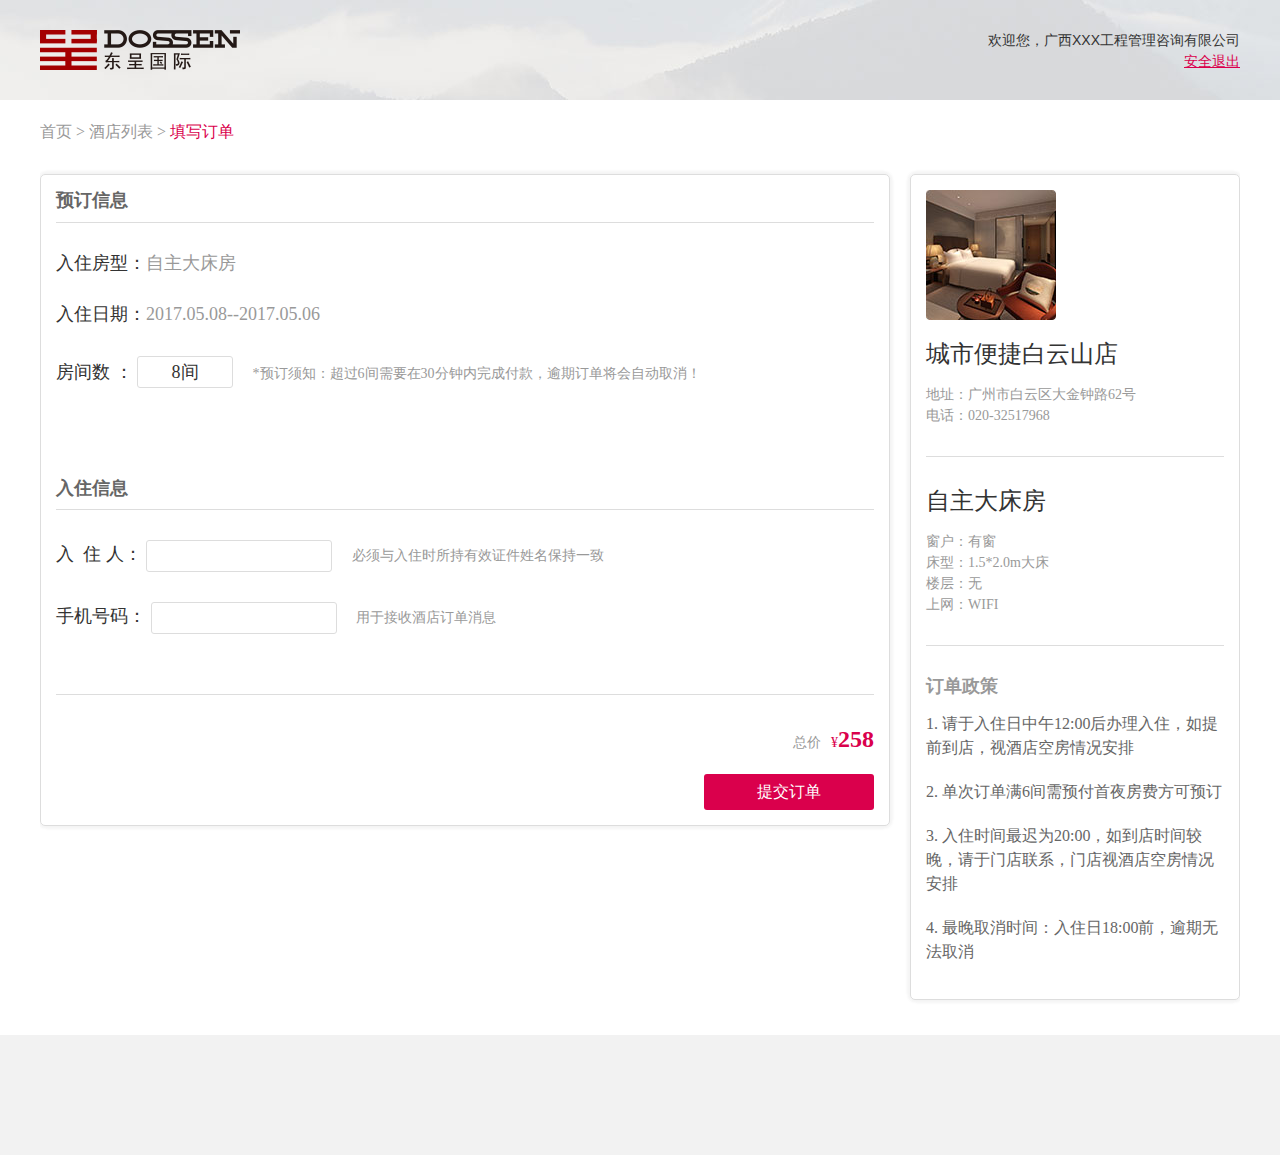
==== booking.html @ 3998d127 "enterprise" ====
<!DOCTYPE html>
<html lang="en">
<head>
<meta charset="UTF-8">
<meta http-equiv="X-UA-Compatible" content="IE=edge,chrome=1"/>
<meta name="description" content="不超过150个字符"/>
<meta name="keywords" content="不超过80个字符"/>
<meta name="author" content="name, sycbbb@sina.com"/>
<meta name="robots" content="index,follow"/>
<title>企业会员界面</title>
<link rel="stylesheet" href="styles/index.css">
</head>
<body>
	<div class="enterprise-header">
		<div class="w1200">
			<div class="l"><img src="images/logo.png" alt=""></div>
			<div class="r">
				<p>欢迎您，广西XXX工程管理咨询有限公司</p>
				<!-- <a href="login.html">登录</a> -->
				<a href="javascript:;">安全退出</a>
			</div>
		</div>
	</div>
	<div class="container w1200">
		<div class="title">
			<a href="index.html">首页</a>  > 
			<a href="index.html">酒店列表</a>  >  
			<a class="the-back" href="booking.html"> 填写订单</a>
		</div>
		<div class="booking-warpper w1200">
			<div class="left">
				<div class="t">
					<h3>预订信息</h3>
					<p><span>入住房型：</span><span class="span-r">自主大床房</span></p>
					<p><span>入住日期：</span><span class="span-r">2017.05.08--2017.05.06</span></p>
					<p>
						<span>房间数 ：</span>
						<input type="text" value="8间">
						<i>*预订须知：超过6间需要在30分钟内完成付款，逾期订单将会自动取消！</i>
					</p>
				</div>
				<div class="m">
					<h3>入住信息</h3>
					<p>
						<span>入&nbsp;&nbsp;住&nbsp;人：</span>
						<input type="text">
						<i>必须与入住时所持有效证件姓名保持一致</i>
					</p>
					<p>
						<span>手机号码：</span>
						<input type="text">
						<i>用于接收酒店订单消息</i>
					</p>
				</div>
				<div class="b">
					<p><span>总价</span><em>¥<strong>258</strong></em></p>
					<a href="bookingSuccess.html">提交订单</a>
				</div>	
			</div>
			<div class="right">
				<div class="t">
					<div class="img"><img src="images/1.jpg" alt=""></div>
					<h2>城市便捷白云山店</h2>
					<p>地址：广州市白云区大金钟路62号</p>
					<p>电话：020-32517968</p>
				</div>
				<div class="m">
					<h2>自主大床房</h2>
					<p>窗户：有窗</p>
					<p>床型：1.5*2.0m大床</p>
					<p>楼层：无</p>
					<p>上网：WIFI</p>
				</div>
				<div class="b">
					<h4>订单政策</h4>
					<p>1. 请于入住日中午12:00后办理入住，如提前到店，视酒店空房情况安排</p>
					<p>2. 单次订单满6间需预付首夜房费方可预订</p>
					<p>3. 入住时间最迟为20:00，如到店时间较晚，请于门店联系，门店视酒店空房情况安排</p>
					<p>4. 最晚取消时间：入住日18:00前，逾期无法取消</p>
				</div>
			</div>
		</div>
	</div>
	<div class="footer"></div>
</body>
</html>
---- styles/index.css ----
@charset "UTF-8";
/* =================================================================
* Reset Style for Mobile
* Author:雪丘行||Bandow
* Author URI:http://www.unll123.com/
* Date:2016-10-18
* Version:0.0.1
* ================================================================== */
html {
  font-family: -apple-system, BlinkMacSystemFont, "PingFang SC","Helvetica Neue",STHeiti,"Microsoft Yahei",Tahoma,Simsun,sans-serif;
  /*-webkit-text-size-adjust是解决 iPhone 横屏时默认会放大文字的问题*/
  -ms-text-size-adjust: 100%;
  -webkit-text-size-adjust: 100%; }

html, body {
  /*-webkit-user-select:none禁止用户进行复制.选择.*/
  -webkit-user-select: none;
  user-select: none;
  width: 100%;
  /*使用min-height:100%代替height：100%*/
  height: 100%;
  min-height: 100%; }

body {
  /*弹性滚动-局部滚动开启弹性滚动：将属性挂在body上，可以避免很多奇怪的bug。*/
  overflow: scroll;
  -webkit-overflow-scrolling: touch; }

html, body, div, span, applet, object, iframe,
h1, h2, h3, h4, h5, h6, p, blockquote, pre,
a, abbr, acronym, address, big, cite, code,
del, dfn, em, img, ins, kbd, q, s, samp,
small, strike, strong, sub, sup, tt, var,
b, u, i, center,
dl, dt, dd, ol, ul, .login-container .login-left .phone, .login-container .login-left .email, li,
fieldset, form, label, legend,
table, caption, tbody, tfoot, thead, tr, th, td,
article, aside, canvas, details, embed,
figure, figcaption, footer, header, hgroup,
menu, nav, output, ruby, section, summary,
time, div, mark, audio, video {
  margin: 0;
  padding: 0;
  border: 0;
  font: inherit;
  font-size: 100%;
  vertical-align: baseline;
  /*把所有元素的内边距和边框不再会增加它的宽度*/
  -moz-box-sizing: border-box;
  /* Firefox */
  -webkit-box-sizing: border-box;
  /* Safari */
  box-sizing: border-box; }

ol, ul, .login-container .login-left .phone, .login-container .login-left .email {
  list-style: none;
  /*去掉列表点*/ }

table {
  border-collapse: collapse;
  /*去掉表格的双行线*/
  border-spacing: 0; }

/*取消a标签在移动端点击时的背景颜色*/
a, a:hover, a:active, a:visited, a:link, a:focus {
  -webkit-tap-highlight-color: transparent;
  -webkit-tap-highlight-color: transparent;
  outline: none;
  background: none;
  text-decoration: none; }

input {
  -webkit-appearance: none;
  /*ios去除input默认样式*/ }

/* =================================================================
* Reset Style for Mobile
* Author:雪丘行||Bandow
* Author URI:http://www.unll123.com/
* Date:2017-06-01
* Version:0.0.1
* ================================================================== */
.w1200 {
  width: 1200px;
  margin: 0 auto; }

.footer {
  background-color: #f2f2f2;
  height: 120px;
  width: 100%; }

.enterprise-header {
  padding: 30px 0;
  width: 100%;
  height: 100px;
  background: url("../images/head_bg.jpg") no-repeat; }
  .enterprise-header .l {
    float: left; }
  .enterprise-header .r {
    float: right; }
    .enterprise-header .r p {
      font: 14px/1.5 -apple-system, BlinkMacSystemFont, "PingFang SC", "Helvetica Neue", STHeiti, "Microsoft Yahei", Tahoma, Simsun, sans-serif;
      color: #333; }
    .enterprise-header .r a {
      float: right;
      font: 14px/1.5 -apple-system, BlinkMacSystemFont, "PingFang SC", "Helvetica Neue", STHeiti, "Microsoft Yahei", Tahoma, Simsun, sans-serif;
      color: #da004c;
      text-decoration: underline; }

.container {
  padding: 20px 0;
  overflow: hidden; }
  .container .nav {
    padding: 0 30px;
    float: left;
    width: 160px;
    border: 1px solid #ddd;
    border-radius: 5px; }
    .container .nav ul li, .container .nav .login-container .login-left .phone li, .login-container .login-left .container .nav .phone li, .container .nav .login-container .login-left .email li, .login-container .login-left .container .nav .email li {
      padding: 38px 0;
      border-bottom: 1px solid #ddd;
      overflow: hidden; }
      .container .nav ul li i, .container .nav .login-container .login-left .phone li i, .login-container .login-left .container .nav .phone li i, .container .nav .login-container .login-left .email li i, .login-container .login-left .container .nav .email li i {
        float: left;
        display: inline-block;
        width: 16px;
        height: 16px;
        background: url("../images/enterprise_icon.png") no-repeat; }
      .container .nav ul li a, .container .nav .login-container .login-left .phone li a, .login-container .login-left .container .nav .phone li a, .container .nav .login-container .login-left .email li a, .login-container .login-left .container .nav .email li a {
        float: left;
        font: bold 16px/1 "Microsoft Yahei";
        color: #999;
        padding-left: 5px; }
    .container .nav ul .enterprise i, .container .nav .login-container .login-left .phone .enterprise i, .login-container .login-left .container .nav .phone .enterprise i, .container .nav .login-container .login-left .email .enterprise i, .login-container .login-left .container .nav .email .enterprise i {
      background-position: 0 0; }
    .container .nav ul .booking i, .container .nav .login-container .login-left .phone .booking i, .login-container .login-left .container .nav .phone .booking i, .container .nav .login-container .login-left .email .booking i, .login-container .login-left .container .nav .email .booking i {
      background-position: 0 -25px; }
    .container .nav ul .order, .container .nav .login-container .login-left .phone .order, .login-container .login-left .container .nav .phone .order, .container .nav .login-container .login-left .email .order, .login-container .login-left .container .nav .email .order {
      border-bottom: 0; }
      .container .nav ul .order i, .container .nav .login-container .login-left .phone .order i, .login-container .login-left .container .nav .phone .order i, .container .nav .login-container .login-left .email .order i, .login-container .login-left .container .nav .email .order i {
        background-position: 0 -46px; }
    .container .nav ul .active a, .container .nav .login-container .login-left .phone .active a, .login-container .login-left .container .nav .phone .active a, .container .nav .login-container .login-left .email .active a, .login-container .login-left .container .nav .email .active a {
      color: #da004c; }
    .container .nav ul .enterprise.active i, .container .nav .login-container .login-left .phone .enterprise.active i, .login-container .login-left .container .nav .phone .enterprise.active i, .container .nav .login-container .login-left .email .enterprise.active i, .login-container .login-left .container .nav .email .enterprise.active i {
      background-position: -17px 0; }
    .container .nav ul .booking.active i, .container .nav .login-container .login-left .phone .booking.active i, .login-container .login-left .container .nav .phone .booking.active i, .container .nav .login-container .login-left .email .booking.active i, .login-container .login-left .container .nav .email .booking.active i {
      background-position: -17px -25px; }
    .container .nav ul .order.active i, .container .nav .login-container .login-left .phone .order.active i, .login-container .login-left .container .nav .phone .order.active i, .container .nav .login-container .login-left .email .order.active i, .login-container .login-left .container .nav .email .order.active i {
      background-position: -17px -46px; }

.all-hotel {
  margin-left: 184px; }
  .all-hotel .search {
    padding: 12px 30px;
    margin-bottom: 10px;
    border: 1px solid #ddd;
    border-radius: 5px;
    overflow: hidden; }
    .all-hotel .search .city, .all-hotel .search .keywords {
      float: left; }
      .all-hotel .search .city p, .all-hotel .search .keywords p {
        display: inline-block;
        font: 14px/1.5 -apple-system, BlinkMacSystemFont, "PingFang SC", "Helvetica Neue", STHeiti, "Microsoft Yahei", Tahoma, Simsun, sans-serif;
        color: #999;
        margin-right: 10px; }
      .all-hotel .search .city input, .all-hotel .search .keywords input {
        display: inline-block;
        background: none;
        border: none;
        outline: none;
        border: 1px solid #ddd;
        border-radius: 3px;
        width: 130px;
        height: 28px;
        line-height: 28px;
        margin-right: 15px; }
    .all-hotel .search .date p {
      float: left;
      font: 14px/28px -apple-system, BlinkMacSystemFont, "PingFang SC", "Helvetica Neue", STHeiti, "Microsoft Yahei", Tahoma, Simsun, sans-serif;
      color: #999;
      margin-right: 10px; }
    .all-hotel .search .date > div {
      padding: 0 5px;
      float: left;
      border: 1px solid #ddd;
      border-radius: 3px;
      width: 130px;
      height: 30px;
      line-height: 30px;
      margin-right: 15px; }
      .all-hotel .search .date > div input {
        background: none;
        border: none;
        outline: none;
        width: 80px;
        margin-right: 0;
        float: left;
        display: inline-block;
        line-height: 28px;
        color: #666; }
      .all-hotel .search .date > div span {
        float: left;
        font-size: 12px;
        color: #666;
        line-height: 28px;
        position: relative; }
    .all-hotel .search button {
      float: right;
      background: none;
      border: none;
      outline: none;
      background: #da004c;
      width: 130px;
      color: #fff;
      font: bold 16px/28px -apple-system, BlinkMacSystemFont, "PingFang SC", "Helvetica Neue", STHeiti, "Microsoft Yahei", Tahoma, Simsun, sans-serif;
      border-radius: 3px;
      cursor: pointer; }
    .all-hotel .search .city input {
      padding: 0 5px;
      width: 100px; }
  .all-hotel > p {
    font: 14px/2 -apple-system, BlinkMacSystemFont, "PingFang SC", "Helvetica Neue", STHeiti, "Microsoft Yahei", Tahoma, Simsun, sans-serif;
    color: #333; }
    .all-hotel > p span {
      color: #da004c; }
  .all-hotel .sort {
    padding: 15px 30px;
    margin-bottom: 10px;
    border: 1px solid #ddd;
    border-radius: 5px;
    overflow: hidden; }
    .all-hotel .sort ul li, .all-hotel .sort .login-container .login-left .phone li, .login-container .login-left .all-hotel .sort .phone li, .all-hotel .sort .login-container .login-left .email li, .login-container .login-left .all-hotel .sort .email li {
      padding: 0 30px;
      float: left;
      border-right: 1px solid #ddd;
      cursor: pointer; }
      .all-hotel .sort ul li span, .all-hotel .sort .login-container .login-left .phone li span, .login-container .login-left .all-hotel .sort .phone li span, .all-hotel .sort .login-container .login-left .email li span, .login-container .login-left .all-hotel .sort .email li span {
        float: left;
        font: 14px/1 -apple-system, BlinkMacSystemFont, "PingFang SC", "Helvetica Neue", STHeiti, "Microsoft Yahei", Tahoma, Simsun, sans-serif;
        color: #666;
        display: inline-block;
        margin-right: 15px; }
      .all-hotel .sort ul li i, .all-hotel .sort .login-container .login-left .phone li i, .login-container .login-left .all-hotel .sort .phone li i, .all-hotel .sort .login-container .login-left .email li i, .login-container .login-left .all-hotel .sort .email li i {
        float: left;
        display: inline-block;
        width: 8px;
        height: 14px;
        background: url("../images/enterprise_icon.png") no-repeat;
        background-position: 0 -120px; }
    .all-hotel .sort ul .default, .all-hotel .sort .login-container .login-left .phone .default, .login-container .login-left .all-hotel .sort .phone .default, .all-hotel .sort .login-container .login-left .email .default, .login-container .login-left .all-hotel .sort .email .default {
      padding-left: 0; }
      .all-hotel .sort ul .default span, .all-hotel .sort .login-container .login-left .phone .default span, .login-container .login-left .all-hotel .sort .phone .default span, .all-hotel .sort .login-container .login-left .email .default span, .login-container .login-left .all-hotel .sort .email .default span {
        margin-right: 0; }

.hotel-map {
  overflow: hidden; }
  .hotel-map .hotel-list-left {
    float: left; }
    .hotel-map .hotel-list-left .page {
      width: 330px;
      margin: 30px auto;
      overflow: hidden; }
      .hotel-map .hotel-list-left .page a {
        float: left;
        display: inline-block;
        width: 40px;
        height: 40px;
        border: 1px solid #ddd;
        color: #999;
        text-align: center;
        font: 16px/40px -apple-system, BlinkMacSystemFont, "PingFang SC", "Helvetica Neue", STHeiti, "Microsoft Yahei", Tahoma, Simsun, sans-serif;
        margin-left: -1px; }
      .hotel-map .hotel-list-left .page .one {
        margin-left: 0; }
      .hotel-map .hotel-list-left .page .active {
        color: #da004c; }
      .hotel-map .hotel-list-left .page .next {
        margin-left: 20px;
        width: 70px; }
  .hotel-map .hotel-list {
    padding: 15px;
    width: 772px;
    border: 1px solid #ddd;
    border-radius: 5px;
    box-shadow: 1px 0 5px #f3f3f3,-1px 0 5px #f3f3f3,0 1px 5px #f3f3f3,0 -1px 5px #f3f3f3;
    margin-bottom: 15px; }
    .hotel-map .hotel-list .items .items-head {
      overflow: hidden; }
    .hotel-map .hotel-list .items .img {
      float: left;
      font-size: 0;
      border-radius: 10px;
      overflow: hidden;
      max-width: 130px;
      max-height: 130px;
      vertical-align: middle;
      text-align: center; }
    .hotel-map .hotel-list .items .description {
      float: left;
      margin-left: 20px; }
      .hotel-map .hotel-list .items .description h2 {
        font: 24px/1.5 "Microsoft Yahei";
        color: #333;
        margin-bottom: 10px; }
      .hotel-map .hotel-list .items .description p {
        font: 14px/1.5 "Microsoft Yahei";
        color: #999; }
      .hotel-map .hotel-list .items .description .score {
        overflow: hidden;
        margin: 5px 0; }
        .hotel-map .hotel-list .items .description .score p {
          float: left;
          font: 14px/15px -apple-system, BlinkMacSystemFont, "PingFang SC", "Helvetica Neue", STHeiti, "Microsoft Yahei", Tahoma, Simsun, sans-serif;
          color: #da004c; }
        .hotel-map .hotel-list .items .description .score .star {
          margin-left: 50px;
          width: 96px;
          height: 15px;
          background: url("../images/enterprise_icon.png") no-repeat;
          background-position: -39px -17px; }
      .hotel-map .hotel-list .items .description .hotel_inf_sale {
        overflow: hidden;
        margin-top: 26px; }
        .hotel-map .hotel-list .items .description .hotel_inf_sale span {
          width: 16px;
          height: 16px;
          display: block;
          float: left;
          margin-right: 10px;
          background: url("../images/enterprise_icon.png") no-repeat; }
        .hotel-map .hotel-list .items .description .hotel_inf_sale span.breakfast {
          background-position: 0 -64px; }
        .hotel-map .hotel-list .items .description .hotel_inf_sale span.wifi {
          background-position: 0 -81px;
          width: 18px; }
        .hotel-map .hotel-list .items .description .hotel_inf_sale span.p {
          background-position: 0 -98px; }
    .hotel-map .hotel-list .items .money {
      float: right; }
      .hotel-map .hotel-list .items .money p {
        font: 14px/1.5 "Microsoft Yahei";
        color: #999; }
        .hotel-map .hotel-list .items .money p span {
          color: #da004c; }
          .hotel-map .hotel-list .items .money p span em {
            font-size: 24px;
            font-weight: bold; }
      .hotel-map .hotel-list .items .money .retract {
        font: 14px/1.5 "Microsoft Yahei";
        color: #da004c;
        position: relative;
        padding-right: 20px;
        margin-top: 75px;
        cursor: pointer; }
        .hotel-map .hotel-list .items .money .retract:before {
          position: absolute;
          top: 10px;
          right: 0;
          content: "";
          width: 0;
          height: 0;
          border: 5px solid;
          border-color: #da004c transparent transparent transparent; }
      .hotel-map .hotel-list .items .money .retract.active:before {
        position: absolute;
        top: 4px;
        right: 0;
        content: "";
        width: 0;
        height: 0;
        border: 5px solid;
        border-color: transparent transparent #da004c transparent; }
    .hotel-map .hotel-list .items .hotel-status {
      margin-top: 30px;
      border-top: 1px solid #ddd;
      overflow: hidden;
      display: none; }
      .hotel-map .hotel-list .items .hotel-status .title, .hotel-map .hotel-list .items .hotel-status .item-room {
        width: 100%;
        overflow: hidden;
        margin-top: 30px; }
        .hotel-map .hotel-list .items .hotel-status .title ul li, .hotel-map .hotel-list .items .hotel-status .item-room ul li, .hotel-map .hotel-list .items .hotel-status .title .login-container .login-left .phone li, .login-container .login-left .hotel-map .hotel-list .items .hotel-status .title .phone li, .hotel-map .hotel-list .items .hotel-status .item-room .login-container .login-left .phone li, .login-container .login-left .hotel-map .hotel-list .items .hotel-status .item-room .phone li, .hotel-map .hotel-list .items .hotel-status .title .login-container .login-left .email li, .login-container .login-left .hotel-map .hotel-list .items .hotel-status .title .email li, .hotel-map .hotel-list .items .hotel-status .item-room .login-container .login-left .email li, .login-container .login-left .hotel-map .hotel-list .items .hotel-status .item-room .email li {
          width: 20%;
          float: left;
          text-align: center;
          font: 14px/1.5 "Microsoft Yahei";
          color: #999; }
      .hotel-map .hotel-list .items .hotel-status .item-room .room-name {
        font: 16px/1.5 "Microsoft Yahei";
        color: #333; }
      .hotel-map .hotel-list .items .hotel-status .item-room .breakfast {
        font: 14px/1.5 "Microsoft Yahei"; }
        .hotel-map .hotel-list .items .hotel-status .item-room .breakfast span {
          padding: 0 5px;
          border: 1px solid;
          color: #da004c;
          border-radius: 3px; }
      .hotel-map .hotel-list .items .hotel-status .item-room .money, .hotel-map .hotel-list .items .hotel-status .item-room .money2 {
        color: #da004c; }
      .hotel-map .hotel-list .items .hotel-status .item-room li .booking {
        margin: 0 auto;
        display: block;
        width: 60px;
        background-color: #da004c;
        border-radius: 3px;
        color: #fff !important;
        font: 16px/30px "Microsoft Yahei" !important; }
      .hotel-map .hotel-list .items .hotel-status .item-room li .full {
        margin: 0 auto;
        display: block;
        width: 60px;
        background-color: #999;
        border-radius: 3px;
        color: #fff !important;
        font: 16px/30px "Microsoft Yahei" !important; }
    .hotel-map .hotel-list .items .hotel-status.active {
      display: block; }
  .hotel-map .map {
    margin-left: 792px;
    width: 224px;
    height: 450px;
    border: 1px solid #ddd;
    border-radius: 5px; }

.wrapper-login {
  width: 100%;
  height: 100%;
  background: url("../images/login_bg.jpg") no-repeat;
  background-size: 100% auto; }
  .wrapper-login .login-logo {
    padding: 30px 0 100px; }

.login-container .login-left {
  position: relative;
  float: left; }
  .login-container .login-left ul, .login-container .login-left .phone, .login-container .login-left .email {
    padding: 0 15px;
    margin-bottom: 8px;
    width: 120px;
    height: auto;
    background-color: #fff;
    border-radius: 5px;
    overflow: hidden; }
    .login-container .login-left ul li, .login-container .login-left .phone li, .login-container .login-left .email li {
      padding: 20px 0;
      border-bottom: 1px solid #ddd;
      font: 14px/1.5 "Microsoft Yahei";
      color: #666;
      text-align: center;
      cursor: pointer; }
      .login-container .login-left ul li .content, .login-container .login-left .phone li .content, .login-container .login-left .email li .content {
        position: absolute;
        top: 0;
        left: 150px;
        padding: 10px;
        display: none;
        width: 250px;
        min-height: 305px;
        height: auto;
        background-color: #fff;
        border-radius: 5px;
        border: 1px solid #ddd; }
        .login-container .login-left ul li .content:before, .login-container .login-left .phone li .content:before, .login-container .login-left .email li .content:before {
          position: absolute;
          top: 20px;
          left: -16px;
          z-index: 2;
          content: "";
          width: 0;
          height: 0;
          border-right: 15px;
          border-bottom: 10px;
          border-top: 10px;
          border-style: solid;
          border-color: transparent #fff transparent transparent; }
        .login-container .login-left ul li .content:after, .login-container .login-left .phone li .content:after, .login-container .login-left .email li .content:after {
          position: absolute;
          top: 20px;
          left: -17px;
          z-index: 1;
          content: "";
          width: 0;
          height: 0;
          border-right: 15px;
          border-bottom: 10px;
          border-top: 10px;
          border-style: solid;
          border-color: transparent #ddd transparent transparent; }
        .login-container .login-left ul li .content p, .login-container .login-left .phone li .content p, .login-container .login-left .email li .content p {
          font: 14px/1.5 "Microsoft Yahei";
          color: #333;
          text-align: left; }
      .login-container .login-left ul li .content1:before, .login-container .login-left .phone li .content1:before, .login-container .login-left .email li .content1:before {
        top: 20px; }
      .login-container .login-left ul li .content1:after, .login-container .login-left .phone li .content1:after, .login-container .login-left .email li .content1:after {
        top: 20px; }
      .login-container .login-left ul li .content2:before, .login-container .login-left .phone li .content2:before, .login-container .login-left .email li .content2:before {
        top: 80px; }
      .login-container .login-left ul li .content2:after, .login-container .login-left .phone li .content2:after, .login-container .login-left .email li .content2:after {
        top: 80px; }
      .login-container .login-left ul li .content3:before, .login-container .login-left .phone li .content3:before, .login-container .login-left .email li .content3:before {
        top: 140px; }
      .login-container .login-left ul li .content3:after, .login-container .login-left .phone li .content3:after, .login-container .login-left .email li .content3:after {
        top: 140px; }
      .login-container .login-left ul li .content4:before, .login-container .login-left .phone li .content4:before, .login-container .login-left .email li .content4:before {
        top: 200px; }
      .login-container .login-left ul li .content4:after, .login-container .login-left .phone li .content4:after, .login-container .login-left .email li .content4:after {
        top: 200px; }
      .login-container .login-left ul li .content5:before, .login-container .login-left .phone li .content5:before, .login-container .login-left .email li .content5:before {
        top: 260px; }
      .login-container .login-left ul li .content5:after, .login-container .login-left .phone li .content5:after, .login-container .login-left .email li .content5:after {
        top: 260px; }
    .login-container .login-left ul li.active, .login-container .login-left .phone li.active, .login-container .login-left .email li.active {
      color: #da004c; }
    .login-container .login-left ul .bottom, .login-container .login-left .phone .bottom, .login-container .login-left .email .bottom {
      border-bottom: 0; }
  .login-container .login-left .phone, .login-container .login-left .email {
    padding: 15px; }
    .login-container .login-left .phone i, .login-container .login-left .email i {
      margin: 0 auto 5px;
      display: block;
      width: 21px;
      height: 20px;
      background: url("../images/enterprise_icon.png") no-repeat;
      background-position: 0 -136px; }
    .login-container .login-left .phone p, .login-container .login-left .email p {
      font: 12px/1.2 "Microsoft Yahei";
      color: #666;
      text-align: center;
      word-wrap: break-word; }
  .login-container .login-left .email i {
    width: 24px;
    height: 16px;
    background-position: 0 -162px; }
.login-container .login-right {
  float: right;
  padding: 30px;
  width: 362px;
  height: auto;
  border-radius: 5px;
  overflow: hidden;
  background: rgba(255, 255, 255, 0.8); }
  .login-container .login-right h2 {
    font: 18px/1.2 "Microsoft Yahei";
    color: #333;
    text-align: center;
    margin-bottom: 30px; }
  .login-container .login-right .item {
    padding: 0 5px;
    background-color: #fff;
    width: 100%;
    height: 38px;
    border: 1px solid #ddd;
    border-radius: 5px;
    margin-bottom: 20px; }
    .login-container .login-right .item input {
      background: none;
      border: none;
      outline: none;
      width: 100%;
      height: 100%;
      font: 14px/1 "Microsoft Yahei";
      color: #333; }
  .login-container .login-right .prompt-login {
    font: 12px/1 "Microsoft Yahei";
    color: #da004c;
    margin-top: -10px;
    visibility: hidden; }
  .login-container .login-right .btn {
    margin-top: 10px;
    width: 100%;
    height: 48px;
    background-color: #c9c9c9;
    border-radius: 5px;
    margin-bottom: 20px; }
    .login-container .login-right .btn input {
      background: none;
      border: none;
      outline: none;
      width: 100%;
      height: 100%;
      font: 14px/1 "Microsoft Yahei";
      color: #fff; }
  .login-container .login-right .btn-active {
    background-color: #da004c;
    cursor: pointer; }
    .login-container .login-right .btn-active input {
      cursor: pointer; }
  .login-container .login-right > a {
    display: block;
    font: 14px/1 "Microsoft Yahei";
    color: #666;
    float: right;
    text-decoration: underline; }

.register-contaier > a {
  display: block;
  padding: 15px 0;
  color: #999;
  font: 16px/1.5 "Microsoft Yahei"; }
.register-contaier .progress {
  margin: -40px auto 0;
  padding: 30px 0;
  width: 560px;
  position: relative; }
  .register-contaier .progress .line {
    width: 560px;
    height: 10px;
    background-color: #a0a0a0; }
  .register-contaier .progress i {
    position: absolute;
    top: 10px;
    display: block;
    width: 48px;
    height: 48px;
    background-color: #a0a0a0;
    border-radius: 100%;
    text-align: center;
    font: bold 18px/48px "Microsoft Yahei";
    color: #fff; }
  .register-contaier .progress i.one {
    background-color: #da004c; }
  .register-contaier .progress i.two {
    left: 50%;
    margin-left: -24px; }
  .register-contaier .progress i.three {
    right: 0; }

.register-info {
  margin: 30px 0;
  padding: 20px;
  border: 1px solid #ddd;
  border-radius: 5px; }
  .register-info .t {
    padding: 50px 0 90px; }
  .register-info h2 {
    padding-bottom: 15px;
    font: bold 18px/1 "Microsoft Yahei";
    color: #666;
    border-bottom: 1px solid #ddd; }
  .register-info .info-list {
    margin: 20px auto;
    overflow: hidden; }
    .register-info .info-list > span {
      float: left;
      display: block;
      font: 18px/36px "Microsoft Yahei";
      color: #333;
      width: 310px;
      text-align: right; }
    .register-info .info-list .item {
      padding: 0 5px;
      margin-left: 20px;
      float: left;
      width: 540px;
      height: 36px;
      border: 1px solid #ddd;
      border-radius: 5px; }
      .register-info .info-list .item input {
        background: none;
        border: none;
        outline: none;
        width: 100%;
        height: 100%;
        font-size: 16px;
        color: #333; }
    .register-info .info-list .item-radio {
      margin-left: 20px;
      float: left;
      margin-top: 8.5px; }
    .register-info .info-list .item-list {
      float: left;
      margin-right: 20px;
      width: 120px;
      cursor: pointer; }
      .register-info .info-list .item-list span {
        float: left;
        margin-left: 10px;
        color: #999;
        font: 16px/1.2 "Microsoft Yahei"; }
      .register-info .info-list .item-list input {
        background: none;
        border: none;
        outline: none;
        width: 15px;
        height: 15px;
        border: 2px solid #ddd;
        border-radius: 100%;
        margin: 3px 0 0 0;
        float: left;
        cursor: pointer; }
    .register-info .info-list .item-list.active span {
      color: #da004c; }
    .register-info .info-list .item-list.active input {
      border: 2px solid #da004c; }
    .register-info .info-list .w100 {
      width: 100px; }
  .register-info .prompt-text-img > i {
    display: inline-block;
    margin: 8px 0 0 10px;
    float: left;
    font-size: 0; }
  .register-info .prompt-text-img > p {
    margin: 0 0 0 10px;
    float: left;
    font: 12px/36px "Microsoft Yahei";
    color: #da004c; }
  .register-info .btn {
    margin: 50px auto;
    width: 176px;
    height: 30px;
    background-color: #da004c;
    border-radius: 5px; }
    .register-info .btn a {
      display: block;
      text-align: center;
      color: #fff;
      font: 16px/30px "Microsoft Yahei"; }

/*上传图片插件的样式*/
.img-box {
  margin-top: 0;
  float: left; }

.z_photo {
  float: left;
  padding: 0 0 0 20px; }

.z_photo .up-p {
  color: #969696;
  margin: 0;
  margin-left: 10px;
  float: left;
  line-height: 100px;
  font-size: 16px; }

.z_photo .z_file {
  position: relative; }

.z_file .file {
  width: 100%;
  height: 100%;
  opacity: 0;
  position: absolute;
  top: 0px;
  left: 0px;
  z-index: 100; }

.z_photo .up-section {
  position: relative;
  margin-right: 10px;
  margin-bottom: 0; }

.up-section .close-upimg {
  position: absolute;
  top: 6px;
  right: 8px;
  display: none;
  z-index: 10;
  width: 20px; }

.up-section .up-span {
  display: block;
  width: 100%;
  height: 100%;
  visibility: hidden;
  position: absolute;
  top: 0px;
  left: 0px;
  z-index: 9;
  background: rgba(0, 0, 0, 0.5); }

.up-section:hover {
  border: 2px solid #f15134; }

.up-section:hover .close-upimg {
  display: block; }

.up-section:hover .up-span {
  visibility: visible; }

.z_photo .up-img {
  display: block;
  width: 100%;
  height: 100%; }

.loading {
  border: 1px solid #D1D1D1;
  background: url(../images/loading.gif) no-repeat center; }

.up-opcity {
  opacity: 0; }

.img-name-p {
  display: none; }

.upimg-div .up-section {
  width: 100px;
  height: 100px;
  float: left; }

.img-box .upimg-div .z_file {
  width: 100px;
  height: 100px;
  float: left; }

.z_file .add-img {
  display: block;
  width: 100px;
  height: 100px; }

.container .title, .container .hotel-map .hotel-list .items .hotel-status .item-room, .hotel-map .hotel-list .items .hotel-status .container .item-room {
  color: #999; }
  .container .title a, .container .hotel-map .hotel-list .items .hotel-status .item-room a, .hotel-map .hotel-list .items .hotel-status .container .item-room a {
    color: #999;
    font: 16px/1.5 -apple-system, BlinkMacSystemFont, "PingFang SC", "Helvetica Neue", STHeiti, "Microsoft Yahei", Tahoma, Simsun, sans-serif; }
  .container .title .the-back, .container .hotel-map .hotel-list .items .hotel-status .item-room .the-back, .hotel-map .hotel-list .items .hotel-status .container .item-room .the-back {
    color: #da004c; }

.submit-success {
  margin: 30px 0;
  padding: 100px 0;
  border: 1px solid #ddd;
  border-radius: 5px; }
  .submit-success > img {
    display: block;
    width: 124px;
    margin: 50px auto 20px; }
  .submit-success h2 {
    text-align: center;
    color: #333;
    font: bold 18px/2 "Microsoft Yahei"; }
  .submit-success p {
    text-align: center;
    color: #999;
    font: 16px/1.5 "Microsoft Yahei"; }
  .submit-success a {
    margin-top: 30px;
    display: block;
    text-align: center;
    color: #999;
    font: 16px/1.5 "Microsoft Yahei";
    text-decoration: underline; }

.booking-search p {
  float: left;
  margin-right: 10px;
  font: 16px/30px "Microsoft Yahei";
  color: #999; }
.booking-search input {
  padding: 0 5px;
  float: left;
  background: none;
  border: none;
  outline: none;
  border: 1px solid #ddd;
  width: 220px;
  font: 16px/28px -apple-system, BlinkMacSystemFont, "PingFang SC", "Helvetica Neue", STHeiti, "Microsoft Yahei", Tahoma, Simsun, sans-serif;
  border-radius: 3px; }
.booking-search button {
  float: left !important;
  margin-left: 30px;
  width: 60px !important; }

.booking-container {
  padding: 12px 30px;
  margin-bottom: 10px;
  border: 1px solid #ddd;
  border-radius: 5px;
  overflow: hidden; }
  .booking-container > ul, .login-container .login-left .booking-container > .phone, .login-container .login-left .booking-container > .email {
    padding: 30px 0;
    width: 100%;
    border-bottom: 1px solid #ddd;
    overflow: hidden; }
    .booking-container > ul li, .login-container .login-left .booking-container > .phone li, .login-container .login-left .booking-container > .email li {
      float: left;
      text-align: center;
      font: 14px/30px "Microsoft Yahei";
      color: #999;
      margin-left: 18px; }
    .booking-container > ul .li1, .login-container .login-left .booking-container > .phone .li1, .login-container .login-left .booking-container > .email .li1 {
      margin-left: 0;
      width: 170px; }
    .booking-container > ul .li2, .login-container .login-left .booking-container > .phone .li2, .login-container .login-left .booking-container > .email .li2 {
      width: 120px; }
    .booking-container > ul .li3, .login-container .login-left .booking-container > .phone .li3, .login-container .login-left .booking-container > .email .li3, .booking-container > ul .li4, .login-container .login-left .booking-container > .phone .li4, .login-container .login-left .booking-container > .email .li4, .booking-container > ul .li5, .login-container .login-left .booking-container > .phone .li5, .login-container .login-left .booking-container > .email .li5, .booking-container > ul .li6, .login-container .login-left .booking-container > .phone .li6, .login-container .login-left .booking-container > .email .li6, .booking-container > ul .li7, .login-container .login-left .booking-container > .phone .li7, .login-container .login-left .booking-container > .email .li7 {
      width: 80px; }
    .booking-container > ul .li8, .login-container .login-left .booking-container > .phone .li8, .login-container .login-left .booking-container > .email .li8 {
      width: 130px; }
  .booking-container .booking-list ul, .booking-container .booking-list .login-container .login-left .phone, .login-container .login-left .booking-container .booking-list .phone, .booking-container .booking-list .login-container .login-left .email, .login-container .login-left .booking-container .booking-list .email {
    padding-top: 30px;
    width: 100%;
    overflow: hidden; }
    .booking-container .booking-list ul li, .booking-container .booking-list .login-container .login-left .phone li, .login-container .login-left .booking-container .booking-list .phone li, .booking-container .booking-list .login-container .login-left .email li, .login-container .login-left .booking-container .booking-list .email li {
      float: left;
      text-align: center;
      font: 14px/1.2 "Microsoft Yahei";
      color: #666;
      overflow: hidden;
      margin-left: 18px; }
    .booking-container .booking-list ul .li1, .booking-container .booking-list .login-container .login-left .phone .li1, .login-container .login-left .booking-container .booking-list .phone .li1, .booking-container .booking-list .login-container .login-left .email .li1, .login-container .login-left .booking-container .booking-list .email .li1 {
      margin-left: 0;
      width: 170px; }
    .booking-container .booking-list ul .li2, .booking-container .booking-list .login-container .login-left .phone .li2, .login-container .login-left .booking-container .booking-list .phone .li2, .booking-container .booking-list .login-container .login-left .email .li2, .login-container .login-left .booking-container .booking-list .email .li2 {
      width: 120px; }
    .booking-container .booking-list ul .li3, .booking-container .booking-list .login-container .login-left .phone .li3, .login-container .login-left .booking-container .booking-list .phone .li3, .booking-container .booking-list .login-container .login-left .email .li3, .login-container .login-left .booking-container .booking-list .email .li3, .booking-container .booking-list ul .li4, .booking-container .booking-list .login-container .login-left .phone .li4, .login-container .login-left .booking-container .booking-list .phone .li4, .booking-container .booking-list .login-container .login-left .email .li4, .login-container .login-left .booking-container .booking-list .email .li4, .booking-container .booking-list ul .li5, .booking-container .booking-list .login-container .login-left .phone .li5, .login-container .login-left .booking-container .booking-list .phone .li5, .booking-container .booking-list .login-container .login-left .email .li5, .login-container .login-left .booking-container .booking-list .email .li5, .booking-container .booking-list ul .li6, .booking-container .booking-list .login-container .login-left .phone .li6, .login-container .login-left .booking-container .booking-list .phone .li6, .booking-container .booking-list .login-container .login-left .email .li6, .login-container .login-left .booking-container .booking-list .email .li6, .booking-container .booking-list ul .li7, .booking-container .booking-list .login-container .login-left .phone .li7, .login-container .login-left .booking-container .booking-list .phone .li7, .booking-container .booking-list .login-container .login-left .email .li7, .login-container .login-left .booking-container .booking-list .email .li7 {
      width: 80px; }
    .booking-container .booking-list ul .li8, .booking-container .booking-list .login-container .login-left .phone .li8, .login-container .login-left .booking-container .booking-list .phone .li8, .booking-container .booking-list .login-container .login-left .email .li8, .login-container .login-left .booking-container .booking-list .email .li8 {
      width: 130px; }
      .booking-container .booking-list ul .li8 a, .booking-container .booking-list .login-container .login-left .phone .li8 a, .login-container .login-left .booking-container .booking-list .phone .li8 a, .booking-container .booking-list .login-container .login-left .email .li8 a, .login-container .login-left .booking-container .booking-list .email .li8 a {
        color: #333;
        text-decoration: underline; }
      .booking-container .booking-list ul .li8 .pay-a, .booking-container .booking-list .login-container .login-left .phone .li8 .pay-a, .login-container .login-left .booking-container .booking-list .phone .li8 .pay-a, .booking-container .booking-list .login-container .login-left .email .li8 .pay-a, .login-container .login-left .booking-container .booking-list .email .li8 .pay-a {
        color: #da004c; }
  .booking-container .booking-list .page {
    width: 330px;
    margin: 30px auto;
    overflow: hidden; }
    .booking-container .booking-list .page a {
      float: left;
      display: inline-block;
      width: 40px;
      height: 40px;
      border: 1px solid #ddd;
      color: #999;
      text-align: center;
      font: 16px/40px -apple-system, BlinkMacSystemFont, "PingFang SC", "Helvetica Neue", STHeiti, "Microsoft Yahei", Tahoma, Simsun, sans-serif;
      margin-left: -1px; }
    .booking-container .booking-list .page .one {
      margin-left: 0; }
    .booking-container .booking-list .page .active {
      color: #da004c; }
    .booking-container .booking-list .page .next {
      margin-left: 20px;
      width: 70px; }

.order-info {
  margin: 30px 0;
  padding: 30px;
  border: 1px solid #ddd;
  border-radius: 5px; }
  .order-info .t, .order-info .m {
    border-bottom: 1px solid #ddd;
    padding-bottom: 30px;
    margin-bottom: 30px; }
  .order-info h3 {
    color: #333;
    font: 18px/1.2 "Microsoft Yahei";
    margin-bottom: 15px; }
  .order-info p {
    color: #999;
    font: 14px/1.8 "Microsoft Yahei"; }
    .order-info p span:nth-child(1) {
      width: 100px; }
  .order-info .b {
    overflow: hidden; }
    .order-info .b p {
      float: left; }
      .order-info .b p em {
        font: bold 24px/1.8 "Microsoft Yahei"; }
    .order-info .b a {
      float: right;
      width: 170px;
      height: 36px;
      background-color: #da004c;
      border-radius: 3px;
      font: 16px/36px "Microsoft Yahei";
      color: #fff;
      text-align: center; }

.pay-success .btn {
  width: 424px;
  margin: 50px auto; }
  .pay-success .btn a {
    margin: 0 20px;
    float: left;
    width: 172px;
    height: 36px;
    background-color: #da004c;
    border-radius: 3px;
    font: 16px/36px "Microsoft Yahei";
    color: #fff;
    text-align: center;
    text-decoration: none; }
  .pay-success .btn .a-info {
    border: 1px solid #da004c;
    background-color: #fff;
    color: #da004c; }

.booking-warpper {
  margin-top: 30px; }
  .booking-warpper .left {
    float: left;
    padding: 15px;
    width: 850px;
    border: 1px solid #ddd;
    border-radius: 5px;
    box-shadow: 1px 0 5px #f3f3f3, -1px 0 5px #f3f3f3, 0 1px 5px #f3f3f3, 0 -1px 5px #f3f3f3;
    margin-bottom: 15px; }
    .booking-warpper .left .t, .booking-warpper .left .m {
      padding-bottom: 30px;
      margin-bottom: 30px; }
    .booking-warpper .left .m {
      border-bottom: 1px solid #ddd; }
    .booking-warpper .left h3 {
      padding-bottom: 10px;
      border-bottom: 1px solid #ddd;
      color: #666;
      font: bold 18px/1.2 "Microsoft Yahei";
      margin-bottom: 30px; }
    .booking-warpper .left p {
      color: #333;
      font: 18px/1.2 "Microsoft Yahei";
      margin-bottom: 30px; }
      .booking-warpper .left p .span-r {
        color: #999; }
    .booking-warpper .left > div p input {
      display: inline-block;
      background: none;
      border: none;
      outline: none;
      border: 1px solid #ddd;
      border-radius: 3px;
      width: 180px;
      height: 28px;
      line-height: 28px;
      margin-right: 15px; }
    .booking-warpper .left > div p i {
      color: #999;
      font: 14px/1.2 "Microsoft Yahei"; }
    .booking-warpper .left .t p input {
      width: 90px;
      text-align: center;
      color: #333;
      font: 18px/1.2 "Microsoft Yahei"; }
    .booking-warpper .left .b p {
      display: block;
      text-align: right;
      overflow: hidden;
      color: #999;
      font: 14px/1.2 "Microsoft Yahei";
      margin-bottom: 20px; }
      .booking-warpper .left .b p em {
        margin-left: 10px;
        color: #da004c; }
        .booking-warpper .left .b p em strong {
          font: bold 24px/1.2 "Microsoft Yahei"; }
    .booking-warpper .left .b a {
      display: block;
      float: right;
      width: 170px;
      height: 36px;
      background-color: #da004c;
      border-radius: 3px;
      font: 16px/36px "Microsoft Yahei";
      color: #fff;
      text-align: center; }
  .booking-warpper .right {
    margin-left: 870px;
    padding: 15px;
    width: 330px;
    border: 1px solid #ddd;
    border-radius: 5px;
    box-shadow: 1px 0 5px #f3f3f3, -1px 0 5px #f3f3f3, 0 1px 5px #f3f3f3, 0 -1px 5px #f3f3f3;
    margin-bottom: 15px; }
    .booking-warpper .right .t, .booking-warpper .right .m {
      border-bottom: 1px solid #ddd;
      padding-bottom: 30px;
      margin-bottom: 30px; }
    .booking-warpper .right .img {
      width: 130px;
      height: 130px;
      font-size: 0;
      margin-bottom: 20px; }
      .booking-warpper .right .img img {
        width: 100%;
        height: 100%; }
    .booking-warpper .right h2 {
      color: #333;
      font: 24px/1.2 "Microsoft Yahei";
      margin-bottom: 15px; }
    .booking-warpper .right p {
      color: #999;
      font: 14px/1.5 "Microsoft Yahei"; }
    .booking-warpper .right h4 {
      color: #999;
      font: bold 18px/1.2 "Microsoft Yahei";
      margin-bottom: 15px; }
    .booking-warpper .right .b p {
      font-size: 16px;
      margin-bottom: 20px;
      color: #666; }

.booking-success .booking-top {
  margin: 30px 0;
  padding: 20px 30px;
  background-color: #66bb6a;
  border-radius: 5px;
  box-shadow: 1px 0 5px #cae6cb, -1px 0 5px #cae6cb, 0 1px 5px #cae6cb, 0 -1px 5px #cae6cb; }
  .booking-success .booking-top img {
    float: left; }
  .booking-success .booking-top .r {
    margin-left: 68px; }
    .booking-success .booking-top .r h3 {
      color: #fff;
      font: bold 18px/1.5 "Microsoft Yahei"; }
    .booking-success .booking-top .r p {
      color: #fff;
      font: 14px/1.5 "Microsoft Yahei"; }
.booking-success > p {
  color: #999;
  font: 14px/1.5 "Microsoft Yahei";
  margin-bottom: 30px; }
.booking-success .booking-con {
  padding: 30px;
  border: 1px solid #ddd;
  border-radius: 5px;
  box-shadow: 1px 0 5px #f3f3f3, -1px 0 5px #f3f3f3, 0 1px 5px #f3f3f3, 0 -1px 5px #f3f3f3;
  margin-bottom: 15px; }
  .booking-success .booking-con .t, .booking-success .booking-con .m {
    border-bottom: 1px solid #ddd;
    padding-bottom: 30px;
    margin-bottom: 30px; }
  .booking-success .booking-con h2 {
    color: #333;
    font: 24px/1.2 "Microsoft Yahei";
    margin-bottom: 15px; }
  .booking-success .booking-con p {
    color: #999;
    font: 14px/1.5 "Microsoft Yahei"; }
  .booking-success .booking-con .b p {
    display: block;
    overflow: hidden;
    color: #999;
    font: 14px/1.2 "Microsoft Yahei";
    margin-bottom: 20px; }
    .booking-success .booking-con .b p em {
      margin-left: 10px;
      color: #da004c; }
      .booking-success .booking-con .b p em strong {
        font: bold 24px/1.2 "Microsoft Yahei"; }
.booking-success .booking-pay {
  padding: 30px;
  border: 1px solid #ddd;
  border-radius: 5px;
  box-shadow: 1px 0 5px #f3f3f3, -1px 0 5px #f3f3f3, 0 1px 5px #f3f3f3, 0 -1px 5px #f3f3f3;
  margin-bottom: 15px;
  overflow: hidden; }
  .booking-success .booking-pay > div {
    font-size: 0;
    float: left;
    margin-right: 50px;
    cursor: pointer; }
    .booking-success .booking-pay > div input {
      background: none;
      border: none;
      outline: none;
      width: 15px;
      height: 15px;
      border: 2px solid #ddd;
      border-radius: 100%;
      margin: 15px 0 0 0;
      float: left;
      cursor: pointer; }
    .booking-success .booking-pay > div img {
      margin-left: 10px; }
  .booking-success .booking-pay .active input {
    background: none;
    border: none;
    outline: none;
    width: 15px;
    height: 15px;
    border: 2px solid #da004c;
    border-radius: 100%;
    margin: 15px 0 0 0;
    float: left;
    cursor: pointer; }
  .booking-success .booking-pay a {
    margin-top: 2px;
    display: block;
    float: right;
    width: 170px;
    height: 36px;
    background-color: #da004c;
    border-radius: 3px;
    font: 16px/36px "Microsoft Yahei";
    color: #fff;
    text-align: center; }
.booking-success .booking-prompt {
  margin-bottom: 50px; }
  .booking-success .booking-prompt h5 {
    color: #999;
    font: 16px/1.5 "Microsoft Yahei";
    margin-bottom: 15px; }
  .booking-success .booking-prompt p {
    color: #999;
    font: 16px/1.5 "Microsoft Yahei"; }

.enterprise-container {
  margin-left: 184px;
  padding: 30px;
  margin-bottom: 10px;
  border: 1px solid #ddd;
  border-radius: 5px;
  overflow: hidden; }
  .enterprise-container .t {
    margin-bottom: 60px; }
    .enterprise-container .t h2 {
      color: #333;
      font: bold 24px/1.2 "Microsoft Yahei";
      margin-bottom: 20px; }
    .enterprise-container .t p {
      color: #999;
      font: 14px/1.5 "Microsoft Yahei";
      margin-bottom: 10px; }
  .enterprise-container > div h5 {
    padding: 15px 0;
    color: #999;
    font: 14px/1.5 "Microsoft Yahei";
    margin-bottom: 10px;
    border-bottom: 1px solid #ddd; }
  .enterprise-container .inviolable-rights {
    overflow: hidden; }
    .enterprise-container .inviolable-rights > div {
      float: left;
      margin: 20px 80px 20px 20px; }
      .enterprise-container .inviolable-rights > div .img {
        width: 50px;
        height: 45px;
        margin: 0 auto;
        text-align: center; }
      .enterprise-container .inviolable-rights > div h6 {
        color: #333;
        font: 18px/1.5 "Microsoft Yahei";
        text-align: center; }
      .enterprise-container .inviolable-rights > div p {
        color: #da004c;
        font: 14px/1.5 "Microsoft Yahei";
        text-align: center; }
  .enterprise-container .personal-info {
    margin-bottom: 40px; }
    .enterprise-container .personal-info p {
      color: #333;
      font: 14px/2 "Microsoft Yahei"; }
  .enterprise-container .company-info {
    overflow: hidden;
    padding-bottom: 40px; }
    .enterprise-container .company-info p {
      float: left;
      color: #333;
      font: 14px/2 "Microsoft Yahei"; }
    .enterprise-container .company-info ul, .enterprise-container .company-info .login-container .login-left .phone, .login-container .login-left .enterprise-container .company-info .phone, .enterprise-container .company-info .login-container .login-left .email, .login-container .login-left .enterprise-container .company-info .email {
      overflow: hidden;
      float: left;
      margin-left: 10px; }
      .enterprise-container .company-info ul li, .enterprise-container .company-info .login-container .login-left .phone li, .login-container .login-left .enterprise-container .company-info .phone li, .enterprise-container .company-info .login-container .login-left .email li, .login-container .login-left .enterprise-container .company-info .email li {
        float: left;
        margin-left: 10px;
        width: 120px;
        height: 120px;
        background-color: #eee; }

/*# sourceMappingURL=index.css.map */
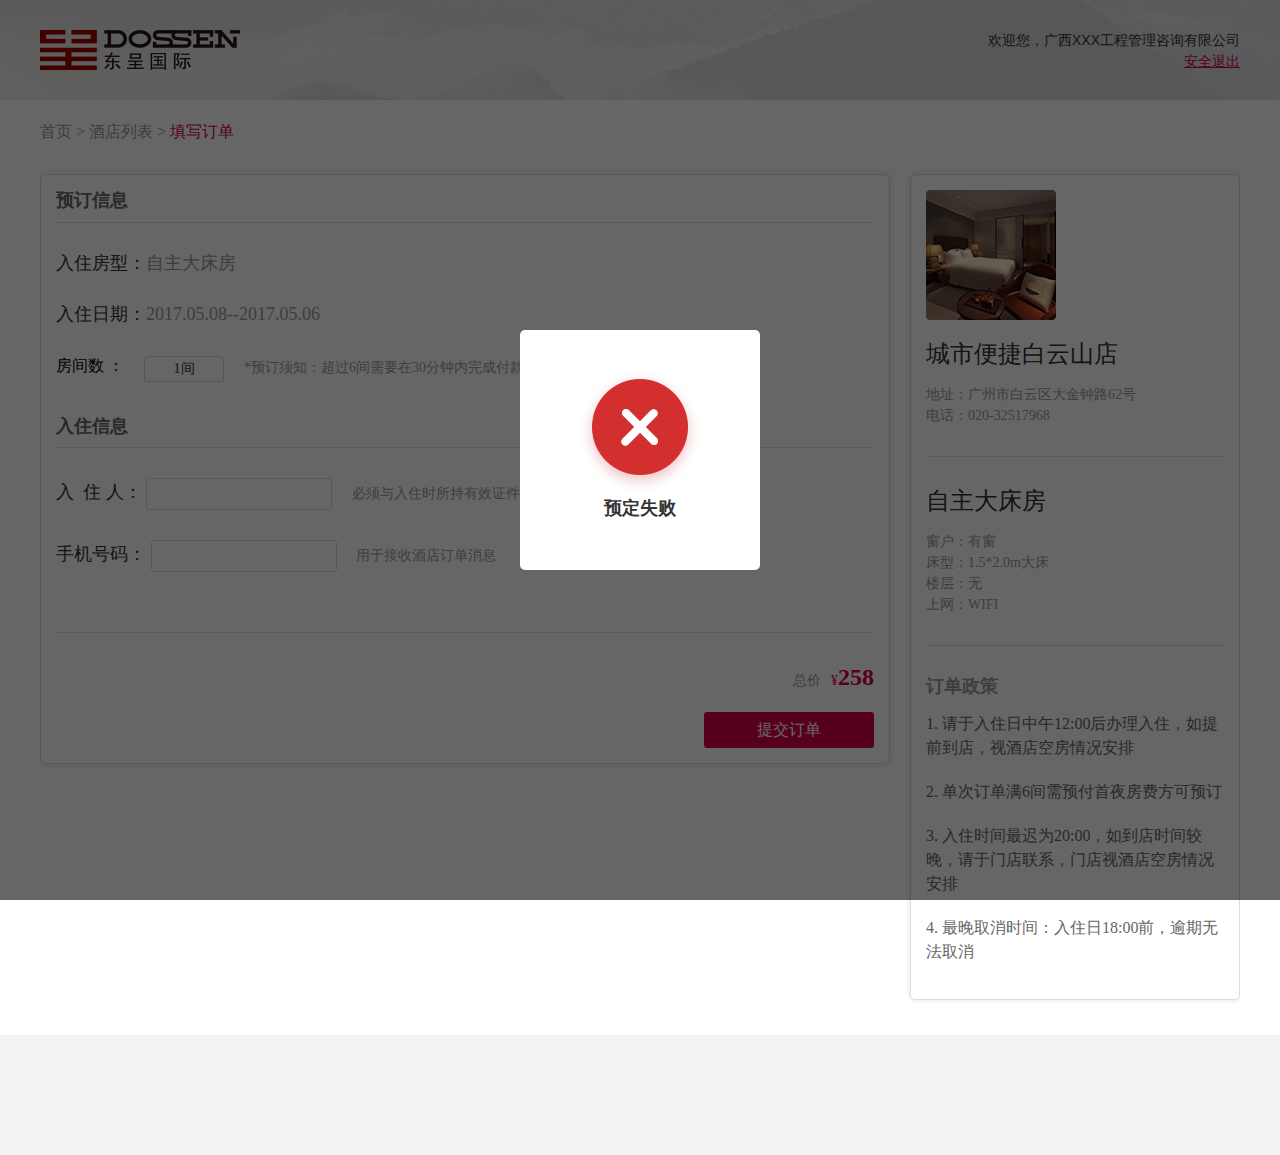
==== commit a0a68714: "enterprise" ====
--- a/booking.html
+++ b/booking.html
@@ -33,11 +33,24 @@
 					<h3>预订信息</h3>
 					<p><span>入住房型：</span><span class="span-r">自主大床房</span></p>
 					<p><span>入住日期：</span><span class="span-r">2017.05.08--2017.05.06</span></p>
-					<p>
+					<div class="t-select">
 						<span>房间数 ：</span>
-						<input type="text" value="8间">
+						<!-- <input type="text" value="8间"> -->
+						<div class="select">
+							<span>1间</span>
+							<ul>
+								<li>1间</li>
+								<li>2间</li>
+								<li>3间</li>
+								<li>3间</li>
+								<li>3间</li>
+								<li>3间</li>
+								<li>3间</li>
+								<li>3间</li>
+							</ul>
+						</div>
 						<i>*预订须知：超过6间需要在30分钟内完成付款，逾期订单将会自动取消！</i>
-					</p>
+					</div>
 				</div>
 				<div class="m">
 					<h3>入住信息</h3>
@@ -82,5 +95,26 @@
 		</div>
 	</div>
 	<div class="footer"></div>
+	<!-- 失败提示 begin-->
+	<div class="mask"></div>
+	<div class="fail-mask">
+		<img src="images/fail.png" alt="">
+		<p>预定失败</p>
+	</div>
+	<!-- 失败提示 end-->
+	<script src="scripts/jquery-1.8.3.min.js"></script>
+	<script>
+		$(document).ready(function(){
+			$(".booking-warpper .left .t .t-select .select span").bind("click",function(){
+				$(this).next().show();
+			});
+			$(".booking-warpper .left .t .t-select .select ul li").bind("click",function(){
+				$(this).parent().prev().text($(this).text()).next().hide();
+			});
+			$(".mask").bind("click",function(){
+				$(".mask,.fail-mask").hide();
+			});
+		});
+	</script>
 </body>
 </html>--- a/styles/index.css
+++ b/styles/index.css
@@ -1001,6 +1001,47 @@
     .booking-warpper .left .t, .booking-warpper .left .m {
       padding-bottom: 30px;
       margin-bottom: 30px; }
+    .booking-warpper .left .t .t-select span {
+      float: left; }
+    .booking-warpper .left .t .t-select .select {
+      position: relative;
+      float: left;
+      border: 1px solid #ddd;
+      width: 80px;
+      margin: 0 20px;
+      border-radius: 3px 3px 0 0;
+      cursor: pointer; }
+      .booking-warpper .left .t .t-select .select span {
+        display: block;
+        width: 100%;
+        text-align: center;
+        font-size: 14px;
+        color: #333;
+        height: 24px;
+        line-height: 24px;
+        cursor: pointer; }
+      .booking-warpper .left .t .t-select .select ul, .booking-warpper .left .t .t-select .select .login-container .login-left .phone, .login-container .login-left .booking-warpper .left .t .t-select .select .phone, .booking-warpper .left .t .t-select .select .login-container .login-left .email, .login-container .login-left .booking-warpper .left .t .t-select .select .email {
+        position: absolute;
+        left: -1px;
+        top: 24px;
+        width: 80px;
+        height: 120px;
+        overflow-y: scroll;
+        display: none;
+        background: #fff;
+        border: 1px solid #ddd;
+        border-radius: 0 0 3px 3px; }
+        .booking-warpper .left .t .t-select .select ul li, .booking-warpper .left .t .t-select .select .login-container .login-left .phone li, .login-container .login-left .booking-warpper .left .t .t-select .select .phone li, .booking-warpper .left .t .t-select .select .login-container .login-left .email li, .login-container .login-left .booking-warpper .left .t .t-select .select .email li {
+          width: 100%;
+          text-align: center;
+          font-size: 14px;
+          color: #333;
+          height: 24px;
+          line-height: 24px; }
+    .booking-warpper .left .t .t-select i {
+      float: left;
+      color: #999;
+      font: 14px/24px "Microsoft Yahei"; }
     .booking-warpper .left .m {
       border-bottom: 1px solid #ddd; }
     .booking-warpper .left h3 {
@@ -1029,7 +1070,7 @@
     .booking-warpper .left > div p i {
       color: #999;
       font: 14px/1.2 "Microsoft Yahei"; }
-    .booking-warpper .left .t p input {
+    .booking-warpper .left .t p select {
       width: 90px;
       text-align: center;
       color: #333;
@@ -1091,6 +1132,32 @@
       font-size: 16px;
       margin-bottom: 20px;
       color: #666; }
+
+.mask {
+  position: fixed;
+  top: 0;
+  left: 0;
+  right: 0;
+  bottom: 0;
+  z-index: 1;
+  background-color: #000;
+  opacity: .6; }
+
+.fail-mask {
+  position: fixed;
+  top: 50%;
+  left: 50%;
+  z-index: 2;
+  background-color: #fff;
+  width: 240px;
+  height: 240px;
+  margin: -120px 0 0 -120px;
+  padding-top: 40px;
+  text-align: center;
+  border-radius: 5px; }
+  .fail-mask p {
+    font: bold 18px/1.2 "Microsoft Yahei";
+    color: #333; }
 
 .booking-success .booking-top {
   margin: 30px 0;
